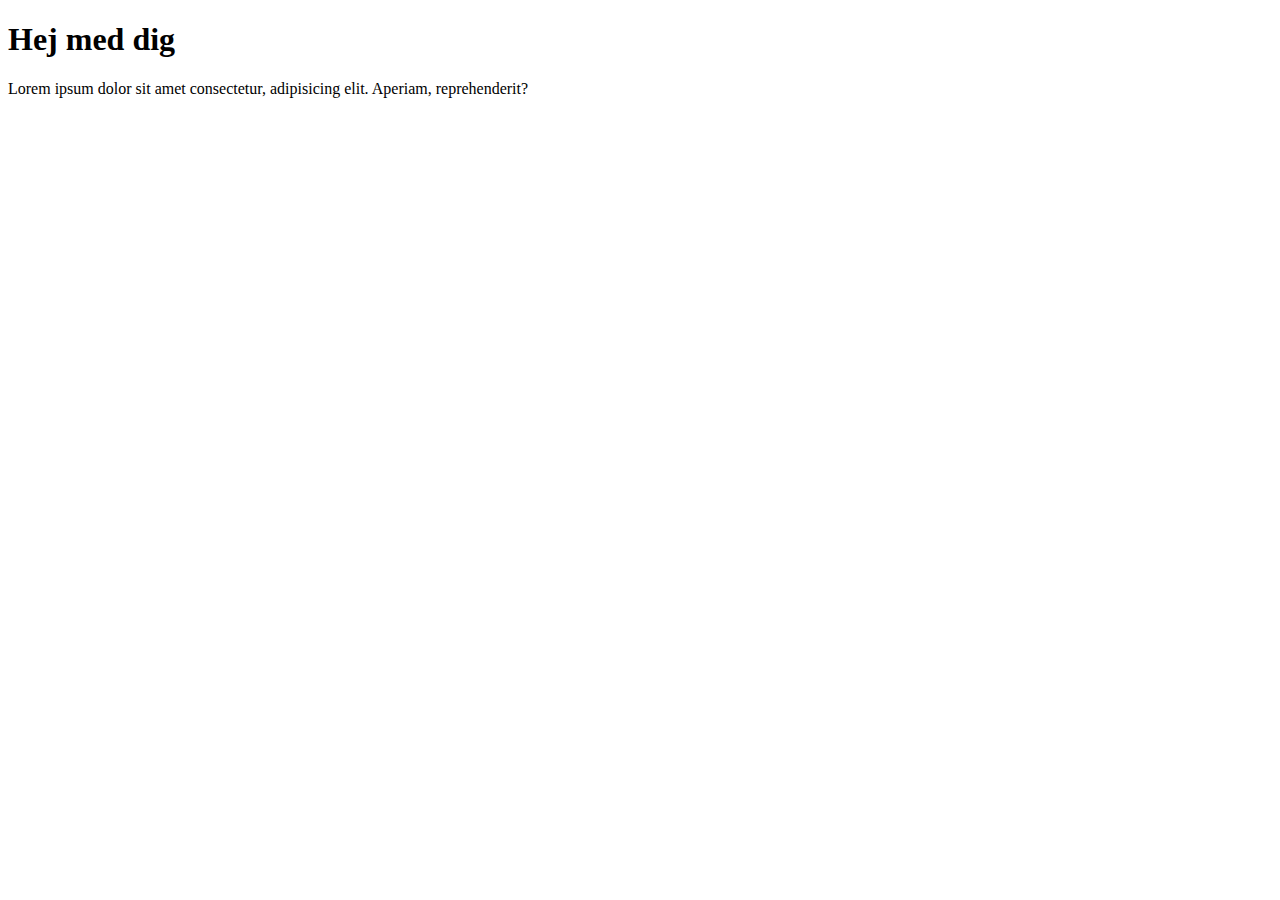
==== index.html @ bd2d3c5d "detaljer" ====
<!DOCTYPE html>
<html lang="en">
  <head>
    <meta charset="UTF-8" />
    <meta http-equiv="X-UA-Compatible" content="IE=edge" />
    <meta name="viewport" content="width=device-width, initial-scale=1.0" />
    <link rel="stylesheet" href="style.css" />

    <title>Teater GROB</title>
  </head>
  <body>
    <header>
      <h1>Hej med dig</h1>
      <p>
        Lorem ipsum dolor sit amet consectetur, adipisicing elit. Aperiam,
        reprehenderit?
      </p>
    </header>
    <main></main>
    <footer></footer>
  </body>
</html>
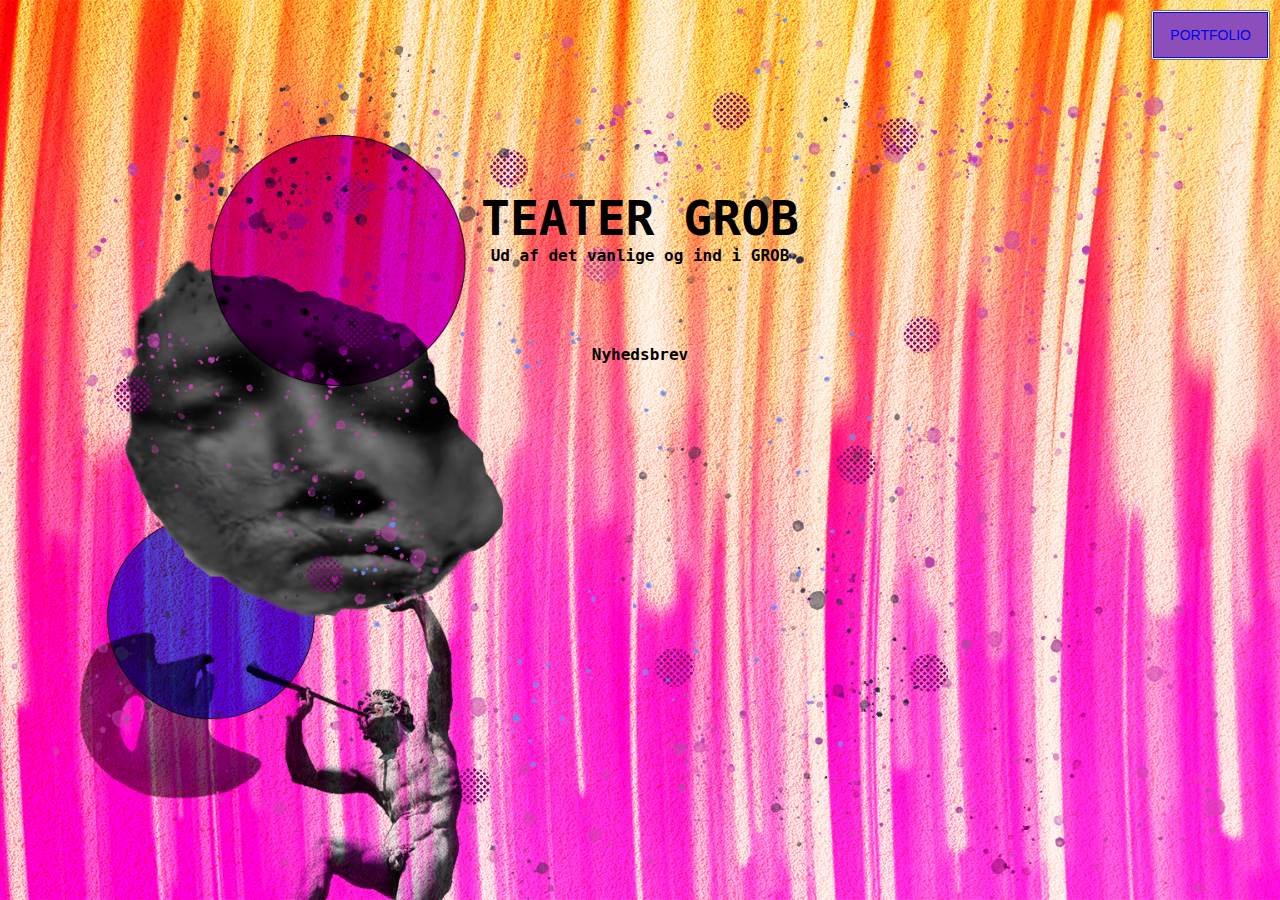
==== commit 34d02004: "big changes" ====
--- a/index.html
+++ b/index.html
@@ -9,14 +9,26 @@
     <title>Teater GROB</title>
   </head>
   <body>
+    <nav>
+      <button><a href="portfolio.html">Portfolio</a></button>
+    </nav>
+
     <header>
-      <h1>Hej med dig</h1>
-      <p>
-        Lorem ipsum dolor sit amet consectetur, adipisicing elit. Aperiam,
-        reprehenderit?
-      </p>
+      <div class="container">
+        <section class="content">
+          <h1>TEATER GROB</h1>
+          <h2>Ud af det vanlige og ind i GROB</h2>
+        </section>
+      </div>
     </header>
-    <main></main>
+
+    <main>
+      <div class="container">
+        <section class="content">
+          <h2>Nyhedsbrev</h2>
+        </section>
+      </div>
+    </main>
     <footer></footer>
   </body>
 </html>
--- a/style.css
+++ b/style.css
@@ -0,0 +1,87 @@
+/********Essential on all websites**********/
+* {
+  margin: 0;
+  padding: 0;
+}
+
+main {
+  width: 80vw;
+  max-width: 1000px;
+  margin: 0 auto;
+}
+html {
+  scroll-behavior: smooth;
+  scroll-padding-top: 50px;
+  overflow: auto;
+}
+img {
+  height: 100%;
+  width: 100%;
+  background-size: cover;
+}
+/*******body styling************/
+body {
+  background-image: url(images/splashbillede.jpg);
+  background-position: center center;
+  background-repeat: no-repeat;
+  background-attachment: fixed;
+  background-size: cover;
+  margin: 0;
+  background-color: #235b8f;
+}
+@media only screen and (max-width: 767px) {
+  body {
+    background-image: url(images/splashbillede.jpg);
+  }
+}
+/***********nav bar styling***************/
+nav {
+  margin: 10px;
+  height: 90px;
+  text-align: right;
+}
+nav a {
+  float: left;
+  font-size: 14px;
+  background-color: rgb(140, 78, 187);
+  border: 1px solid #090dc5;
+  text-align: center;
+  padding: 14px 16px;
+  text-decoration: none;
+  text-transform: uppercase;
+}
+/********Fonts etc.(skabelon - change everything)*******/
+h1 {
+  color: #000000;
+  font-family: "Plateia", monospace;
+  text-align: center;
+  font-size: 3rem;
+}
+h2 {
+  color: #000000;
+  font-family: "Plateia", monospace;
+  font-size: 1rem;
+  text-align: center;
+}
+h3 {
+  color: #020101;
+  font-family: "Plateia", monospace;
+  font-size: 0.75rem;
+}
+p {
+  font-family: "Zen Kurenaido", monospace;
+  color: rgb(0, 0, 0);
+  font-size: 1rem;
+}
+/********container for index*********/
+.container {
+  display: table;
+  padding-top: 80px;
+  width: 100%;
+}
+
+.content {
+  display: table-cell;
+  vertical-align: middle;
+  text-align: center;
+}
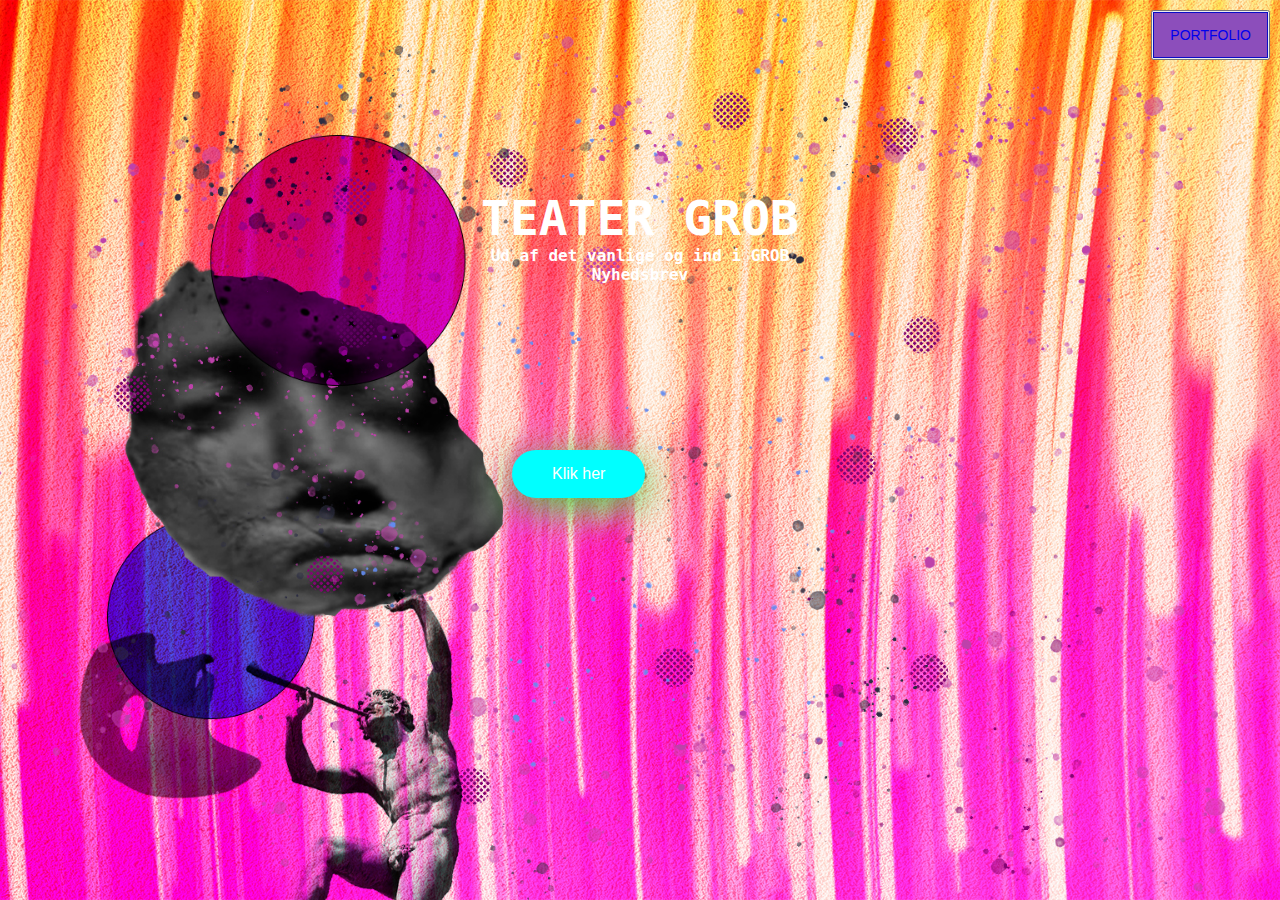
==== commit 73aa045b: "forside" ====
--- a/index.html
+++ b/index.html
@@ -9,26 +9,56 @@
     <title>Teater GROB</title>
   </head>
   <body>
-    <nav>
-      <button><a href="portfolio.html">Portfolio</a></button>
-    </nav>
-
     <header>
+      <nav>
+        <button><a href="portfolio.html">Portfolio</a></button>
+      </nav>
       <div class="container">
         <section class="content">
           <h1>TEATER GROB</h1>
           <h2>Ud af det vanlige og ind i GROB</h2>
+
+          <div class="modal">
+            <a href="#" class="btn">Klik her</a>
+
+            <div class="video-container">
+              <span class="close">&#10006;</span>
+              <iframe
+                width="560"
+                height="315"
+                src="https://www.youtube.com/embed/US8ePkxYI3E"
+                title="YouTube video player"
+                frameborder="0"
+                allow="accelerometer; autoplay; clipboard-write; encrypted-media; gyroscope; picture-in-picture"
+                allowfullscreen
+              ></iframe>
+            </div>
+          </div>
         </section>
       </div>
     </header>
 
     <main>
-      <div class="container">
-        <section class="content">
+      <div class="container2">
+        <section class="content2">
           <h2>Nyhedsbrev</h2>
         </section>
       </div>
     </main>
     <footer></footer>
+
+    <script>
+      /*to be able to open and close video button*/
+      const btn = document.querySelector(".btn");
+      const videoContainer = document.querySelector(".video-container");
+      const close = document.querySelector(".close");
+
+      btn.addEventListener("click", () => {
+        videoContainer.classList.add("show");
+      });
+      close.addEventListener("click", () => {
+        videoContainer.classList.remove("show");
+      });
+    </script>
   </body>
 </html>
--- a/style.css
+++ b/style.css
@@ -2,6 +2,7 @@
 * {
   margin: 0;
   padding: 0;
+  box-sizing: border-box;
 }
 
 main {
@@ -50,21 +51,89 @@
   text-decoration: none;
   text-transform: uppercase;
 }
+/*********Play button and video inside***********/
+.btn {
+  text-decoration: none;
+  padding: 15px 40px;
+
+  background-color: aqua;
+  color: white;
+  border-radius: 40px;
+  font-family: "Plateia", sans-serif;
+  box-shadow: 0 10px 40px #4bcc3f;
+  position: absolute;
+  background-repeat: no-repeat;
+
+  /*this is if we want a play button instead of the text button */
+  /* background-image: url(/images/playbutton.svg); */
+  /* width: 50%;
+  height: 50%; */
+
+  top: 50%; /*er ikke placeret rigtigt i mobile first*/
+  left: 40%;
+}
+@media only screen and (max-width: 767px) {
+  .btn {
+    position: absolute;
+    top: 70%;
+    left: 45%;
+  }
+}
+
+.video-container {
+  position: fixed;
+  top: 0;
+  left: 0;
+  width: 100%;
+  height: 100%;
+  z-index: 99999;
+  background-color: rgb(74, 74, 145);
+  display: flex;
+  justify-content: center;
+  align-items: center;
+  opacity: 0;
+  pointer-events: none;
+  transition: all 0.3s;
+}
+
+.video-container .close {
+  position: absolute;
+  top: 10%;
+  right: 25px;
+  font-size: 25px;
+  cursor: pointer;
+}
+.video-container video {
+  width: 90%;
+  max-width: 800px;
+  transform: scale(0);
+  box-shadow: 0 20px 20px blueviolet;
+  outline: none;
+  transition: all 0.3s;
+}
+.video-container.show {
+  pointer-events: all;
+  opacity: 1;
+}
+.video-container.show video {
+  transform: scale(1);
+}
+
 /********Fonts etc.(skabelon - change everything)*******/
 h1 {
-  color: #000000;
+  color: #ffffff;
   font-family: "Plateia", monospace;
   text-align: center;
   font-size: 3rem;
 }
 h2 {
-  color: #000000;
+  color: #ffffff;
   font-family: "Plateia", monospace;
   font-size: 1rem;
   text-align: center;
 }
 h3 {
-  color: #020101;
+  color: #ffffff;
   font-family: "Plateia", monospace;
   font-size: 0.75rem;
 }
@@ -73,7 +142,7 @@
   color: rgb(0, 0, 0);
   font-size: 1rem;
 }
-/********container for index*********/
+/********container for index(her ligger splashbillede og h tags ovenpå billedet)*********/
 .container {
   display: table;
   padding-top: 80px;
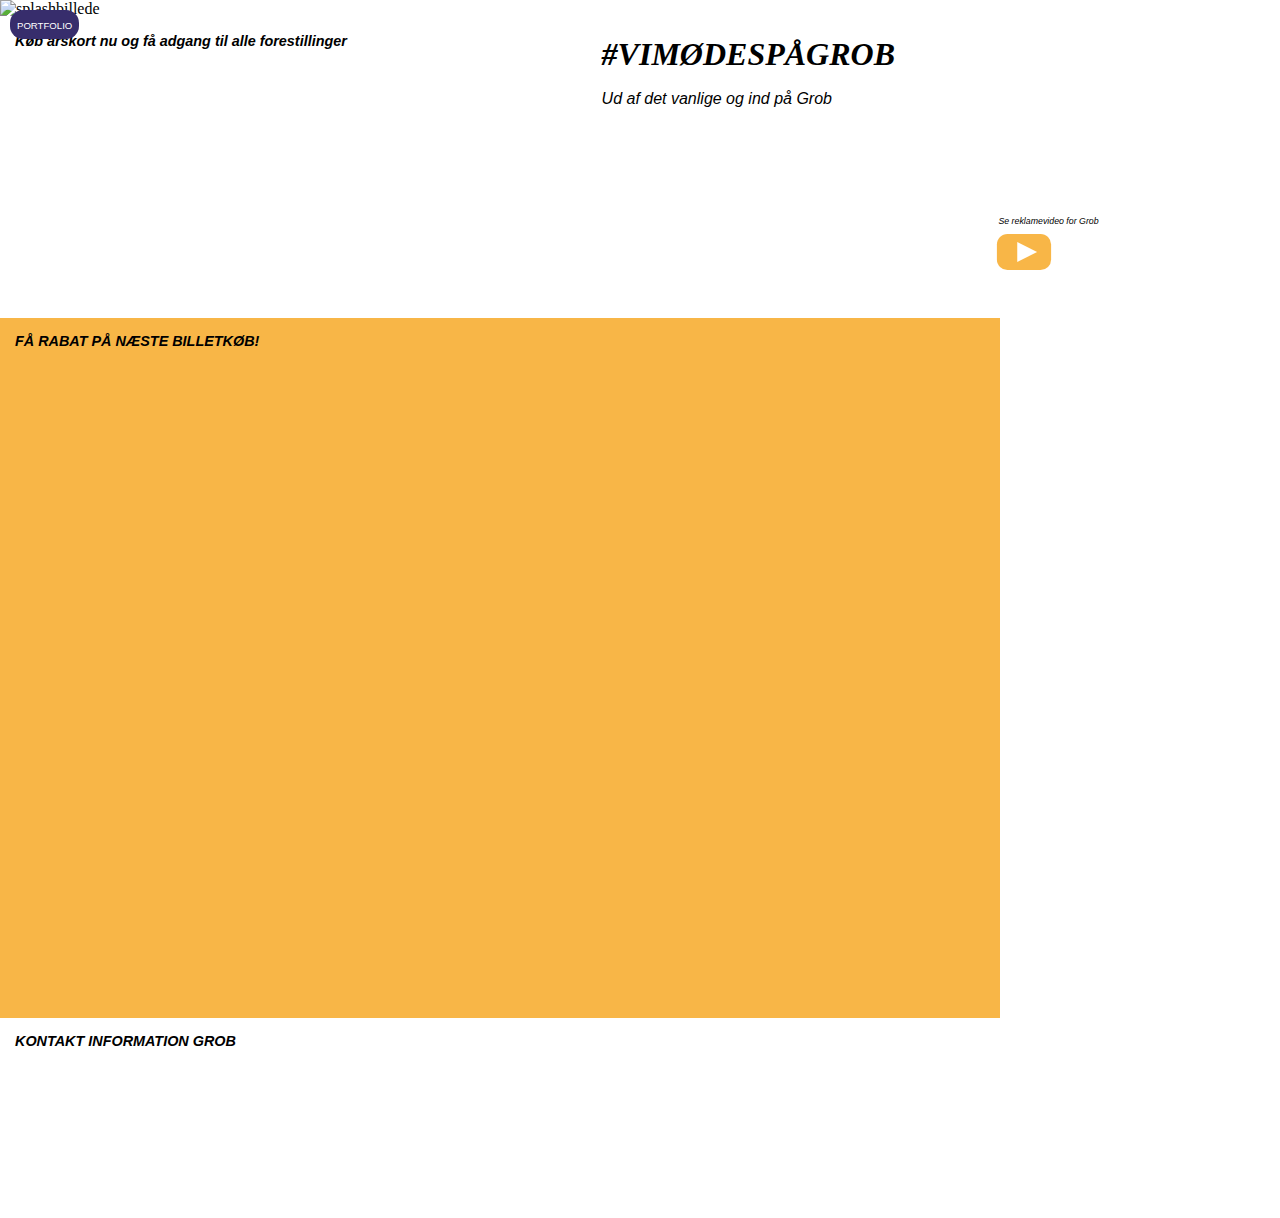
==== commit f69ca26d: "changes" ====
--- a/index.html
+++ b/index.html
@@ -5,45 +5,93 @@
     <meta http-equiv="X-UA-Compatible" content="IE=edge" />
     <meta name="viewport" content="width=device-width, initial-scale=1.0" />
     <link rel="stylesheet" href="style.css" />
-
     <title>Teater GROB</title>
+    <link rel="stylesheet" href="https://use.typekit.net/mon3lrd.css">
   </head>
   <body>
-    <header>
-      <nav>
-        <button><a href="portfolio.html">Portfolio</a></button>
+  
+    <main>
+      <section class="content">
+        <div class="container">
+           <button><a href="portfolio.html">Portfolio</a></button>
       </nav>
-      <div class="container">
-        <section class="content">
-          <h1>TEATER GROB</h1>
-          <h2>Ud af det vanlige og ind i GROB</h2>
+          <img
+            class="imgage"
+            src="/Grob/images/splashbillede.png"
+            alt="splashbillede"
+          />
+          <h1>#VIMØDESPÅGROB</h1>
+          <h2>Ud af det vanlige og ind på Grob</h2>
+          <h6>Se reklamevideo for Grob</h6>
 
           <div class="modal">
-            <a href="#" class="btn">Klik her</a>
+            <a class="btn" href="#">
+              <svg
+                class="btn-icon"
+                xmlns="http://www.w3.org/2000/svg"
+                width="128"
+                height="85"
+                viewBox="0 0 128 85"
+              >
+                <g
+                  id="Group_5"
+                  data-name="Group 5"
+                  transform="translate(-1654 -730)"
+                >
+                  <rect
+                    id="Rectangle_12"
+                    data-name="Rectangle 12"
+                    width="128"
+                    height="85"
+                    rx="25"
+                    transform="translate(1654 730)"
+                    fill="#f8b647"
+                  />
+                  <path
+                    id="Polygon_3"
+                    data-name="Polygon 3"
+                    d="M23.5,0,47,47H0Z"
+                    transform="translate(1749 749) rotate(90)"
+                    fill="#fff"
+                  />
+                </g>
+              </svg>
+            </a>
+          </div>
+        </div>
 
-            <div class="video-container">
-              <span class="close">&#10006;</span>
-              <iframe
-                width="560"
-                height="315"
-                src="https://www.youtube.com/embed/US8ePkxYI3E"
-                title="YouTube video player"
-                frameborder="0"
-                allow="accelerometer; autoplay; clipboard-write; encrypted-media; gyroscope; picture-in-picture"
-                allowfullscreen
-              ></iframe>
-            </div>
-          </div>
-        </section>
-      </div>
-    </header>
+        <div class="video-container">
+          <span class="close">&#10006;</span>
+          <iframe
+            width="560"
+            height="315"
+            src="https://www.youtube.com/embed/US8ePkxYI3E"
+            title="YouTube video player"
+            frameborder="0"
+            allow="accelerometer; autoplay; clipboard-write; encrypted-media; gyroscope; picture-in-picture"
+            allowfullscreen
+          ></iframe>
+        </div>
+      </section>
 
-    <main>
-      <div class="container2">
-        <section class="content2">
-          <h2>Nyhedsbrev</h2>
-        </section>
-      </div>
+      <section class="content2">
+        <div class="container2">
+          <h3>Køb årskort nu og få adgang til alle forestillinger</h3>
+        </div>
+      </section>
+
+      <section class="content3">
+        <div class="container3">
+          <h3>FÅ RABAT PÅ NÆSTE BILLETKØB!</h3>
+        </div>
+      </section>
+
+       <section class="content4">
+        <div class="container4">
+          <h3>KONTAKT INFORMATION GROB</h3>
+        </div>
+      </section>
+
     </main>
     <footer></footer>
 
@@ -60,5 +108,9 @@
         videoContainer.classList.remove("show");
       });
     </script>
+    <script
+      src="https://kit.fontawesome.com/dc3090b3ac.js"
+      crossorigin="anonymous"
+    ></script>
   </body>
 </html>
--- a/style.css
+++ b/style.css
@@ -1,83 +1,12 @@
-/********Essential on all websites**********/
 * {
   margin: 0;
   padding: 0;
   box-sizing: border-box;
 }
 
-main {
-  width: 80vw;
-  max-width: 1000px;
-  margin: 0 auto;
-}
-html {
-  scroll-behavior: smooth;
-  scroll-padding-top: 50px;
-  overflow: auto;
-}
 img {
-  height: 100%;
-  width: 100%;
-  background-size: cover;
-}
-/*******body styling************/
-body {
-  background-image: url(images/splashbillede.jpg);
-  background-position: center center;
-  background-repeat: no-repeat;
-  background-attachment: fixed;
-  background-size: cover;
-  margin: 0;
-  background-color: #235b8f;
-}
-@media only screen and (max-width: 767px) {
-  body {
-    background-image: url(images/splashbillede.jpg);
-  }
-}
-/***********nav bar styling***************/
-nav {
-  margin: 10px;
-  height: 90px;
-  text-align: right;
-}
-nav a {
-  float: left;
-  font-size: 14px;
-  background-color: rgb(140, 78, 187);
-  border: 1px solid #090dc5;
-  text-align: center;
-  padding: 14px 16px;
-  text-decoration: none;
-  text-transform: uppercase;
-}
-/*********Play button and video inside***********/
-.btn {
-  text-decoration: none;
-  padding: 15px 40px;
-
-  background-color: aqua;
-  color: white;
-  border-radius: 40px;
-  font-family: "Plateia", sans-serif;
-  box-shadow: 0 10px 40px #4bcc3f;
-  position: absolute;
-  background-repeat: no-repeat;
-
-  /*this is if we want a play button instead of the text button */
-  /* background-image: url(/images/playbutton.svg); */
-  /* width: 50%;
-  height: 50%; */
-
-  top: 50%; /*er ikke placeret rigtigt i mobile first*/
-  left: 40%;
-}
-@media only screen and (max-width: 767px) {
-  .btn {
-    position: absolute;
-    top: 70%;
-    left: 45%;
-  }
+  max-width: 100%;
+  max-height: 100%;
 }
 
 .video-container {
@@ -87,7 +16,7 @@
   width: 100%;
   height: 100%;
   z-index: 99999;
-  background-color: rgb(74, 74, 145);
+  background-color: rgba(0, 0, 0, 0.89);
   display: flex;
   justify-content: center;
   align-items: center;
@@ -100,14 +29,12 @@
   position: absolute;
   top: 10%;
   right: 25px;
+  color: white;
   font-size: 25px;
   cursor: pointer;
 }
 .video-container video {
-  width: 90%;
-  max-width: 800px;
-  transform: scale(0);
-  box-shadow: 0 20px 20px blueviolet;
+  width: 100%;
   outline: none;
   transition: all 0.3s;
 }
@@ -119,38 +46,93 @@
   transform: scale(1);
 }
 
-/********Fonts etc.(skabelon - change everything)*******/
-h1 {
-  color: #ffffff;
-  font-family: "Plateia", monospace;
-  text-align: center;
-  font-size: 3rem;
-}
-h2 {
-  color: #ffffff;
-  font-family: "Plateia", monospace;
-  font-size: 1rem;
-  text-align: center;
-}
-h3 {
-  color: #ffffff;
-  font-family: "Plateia", monospace;
-  font-size: 0.75rem;
-}
-p {
-  font-family: "Zen Kurenaido", monospace;
-  color: rgb(0, 0, 0);
-  font-size: 1rem;
-}
-/********container for index(her ligger splashbillede og h tags ovenpå billedet)*********/
-.container {
-  display: table;
-  padding-top: 80px;
-  width: 100%;
+.image {
+  max-width: 100%;
+  aspect-ratio: 16/11;
+  object-fit: cover;
 }
 
-.content {
-  display: table-cell;
-  vertical-align: middle;
+.btn-icon {
+  height: 4%;
+  position: absolute;
+  top: 26%;
+  left: 75%;
+}
+
+button a {
+  font-size: 0.6rem;
   text-align: center;
+  color: rgb(255, 255, 255);
+  text-decoration: none;
+  text-transform: uppercase;
 }
+
+button {
+  float: left;
+  background-color: #372d6c;
+  border: none;
+  padding: 7px;
+  margin: 10px 10px;
+  border-radius: 13px;
+  position: absolute;
+}
+
+h1 {
+  position: absolute;
+  top: 4%;
+  left: 47%;
+  font-size: 2rem;
+  font-family: lft-etica-compressed;
+  font-weight: 700;
+  font-style: italic;
+}
+
+h2 {
+  position: absolute;
+  top: 10%;
+  left: 47%;
+  font-size: 1rem;
+  font-family: lft-etica-compressed, sans-serif;
+  font-weight: 400;
+  font-style: italic;
+}
+
+h3 {
+  padding: 15px;
+  font-size: 0.9rem;
+  font-family: lft-etica, sans-serif;
+  font-weight: 700;
+  font-style: italic;
+}
+
+h6 {
+  position: absolute;
+  top: 24%;
+  left: 78%;
+  font-size: 0.55rem;
+  font-family: lft-etica, sans-serif;
+  font-weight: 400;
+  font-style: italic;
+}
+
+.content2 {
+  max-width: 1000px;
+  height: 300px;
+  display: grid;
+  gap: 10px;
+  grid-template-columns: repeat(auto-fit, minmax(300px, 1fr));
+}
+.content3 {
+  max-width: 1000px;
+  height: 700px;
+  display: grid;
+  gap: 10px;
+  grid-template-columns: repeat(auto-fit, minmax(300px, 1fr));
+
+  background-color: #f8b647;
+}
+.content4 {
+  max-width: 1000px;
+  height: 200px;
+  gap: 10px;
+}
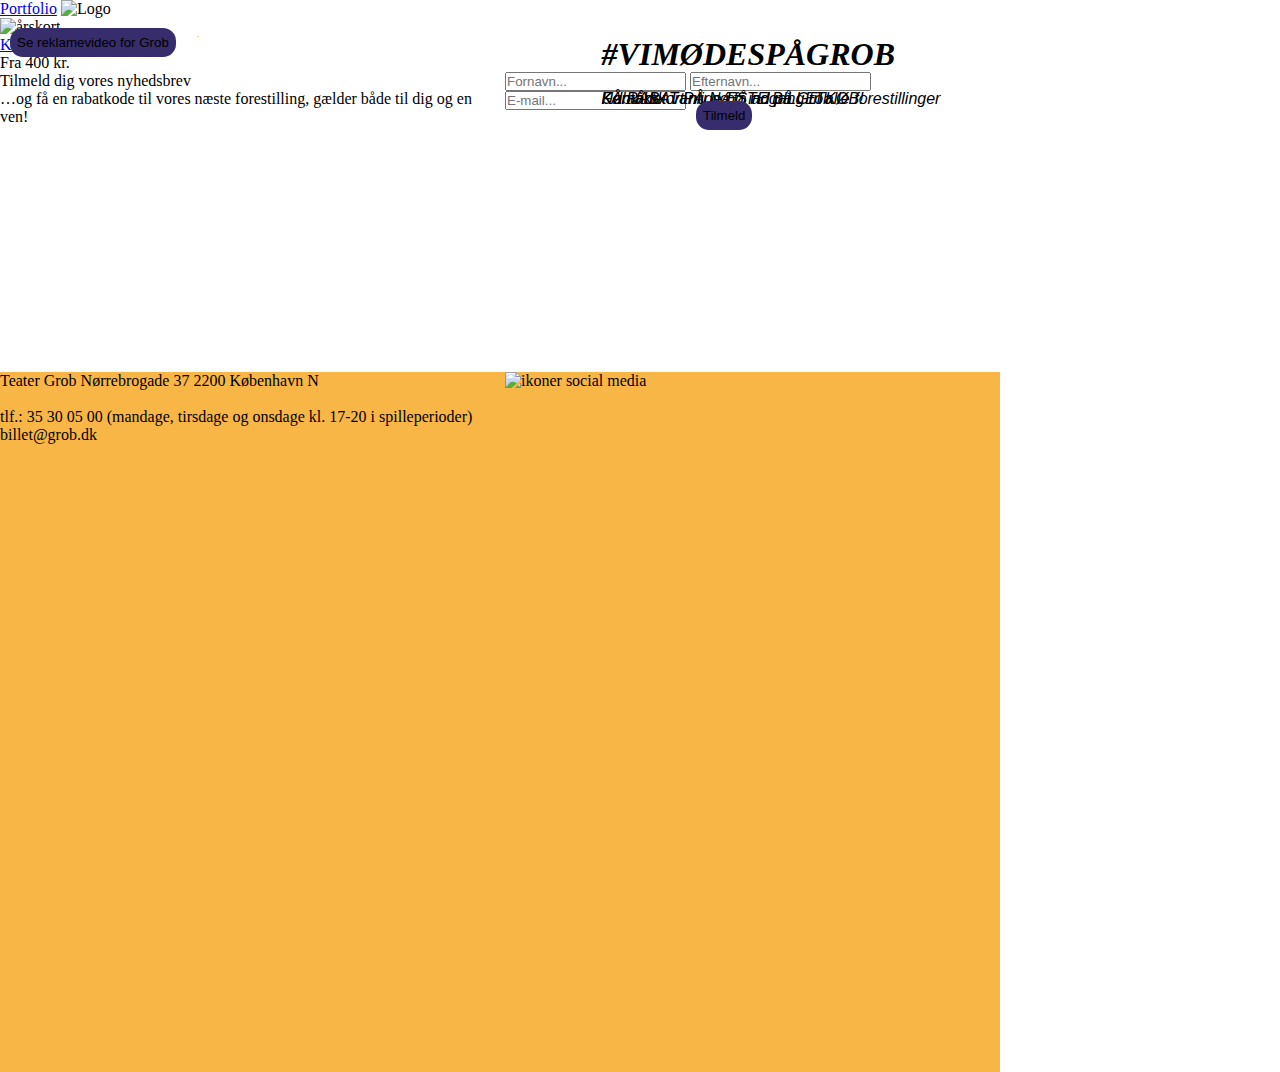
==== commit ef9d8803: "færdig?" ====
--- a/index.html
+++ b/index.html
@@ -1,31 +1,26 @@
 <!DOCTYPE html>
-<html lang="en">
+<html lang="da">
   <head>
     <meta charset="UTF-8" />
     <meta http-equiv="X-UA-Compatible" content="IE=edge" />
     <meta name="viewport" content="width=device-width, initial-scale=1.0" />
     <link rel="stylesheet" href="style.css" />
     <title>Teater GROB</title>
-    <link rel="stylesheet" href="https://use.typekit.net/mon3lrd.css">
+    <link rel="stylesheet" href="https://use.typekit.net/mon3lrd.css" />
   </head>
   <body>
-  
     <main>
-      <section class="content">
+      <section class="section splash-section">
+        <div class="splash-header">
+          <a class="btn-purple" href="portfolio.html">Portfolio</a>
+          <img src="/images/LOGO.jpg" alt="Logo" />
+        </div>
         <div class="container">
-           <button><a href="portfolio.html">Portfolio</a></button>
-      </nav>
-          <img
-            class="imgage"
-            src="/Grob/images/splashbillede.png"
-            alt="splashbillede"
-          />
-          <h1>#VIMØDESPÅGROB</h1>
-          <h2>Ud af det vanlige og ind på Grob</h2>
-          <h6>Se reklamevideo for Grob</h6>
+          <div class="splash-layout">
+            <h1>#VIMØDESPÅGROB</h1>
+            <h2>Ud af det vanlige og ind på Grob</h2>
 
-          <div class="modal">
-            <a class="btn" href="#">
+            <button class="btn-video" type="button">
               <svg
                 class="btn-icon"
                 xmlns="http://www.w3.org/2000/svg"
@@ -56,7 +51,8 @@
                   />
                 </g>
               </svg>
-            </a>
+              <span class="btn-video-txt">Se reklamevideo for Grob</span>
+            </button>
           </div>
         </div>
 
@@ -74,30 +70,77 @@
         </div>
       </section>
 
-      <section class="content2">
-        <div class="container2">
-          <h3>Køb årskort nu og få adgang til alle forestillinger</h3>
+      <section class="section">
+        <div class="container">
+          <h2>Køb årskort nu og få adgang til alle forestillinger</h2>
+
+          <div class="content">
+            <img src="/images/kort.png" alt="årskort" />
+
+            <div class="btn-kort">
+              <a href="#" class="btn-pink">Køb årskort her</a>
+              <p>Fra 400 kr.</p>
+            </div>
+          </div>
         </div>
       </section>
 
-      <section class="content3">
-        <div class="container3">
-          <h3>FÅ RABAT PÅ NÆSTE BILLETKØB!</h3>
+      <section class="section section-orange">
+        <div class="container">
+          <h2>FÅ RABAT PÅ NÆSTE BILLETKØB!</h2>
+
+          <div class="content2">
+            <p>
+              <span class="txt-fat">Tilmeld dig vores nyhedsbrev</span> <br />
+              …og få en <span class="txt-pink">rabatkode</span> til vores næste
+              forestilling, gælder både til dig og en ven!
+            </p>
+
+            <form class="form" action="">
+              <input
+                type="text"
+                name="first_name"
+                id="first-name"
+                placeholder="Fornavn..."
+              />
+              <input
+                type="text"
+                name="last_name"
+                id="last-name"
+                placeholder="Efternavn..."
+              />
+              <input
+                type="email"
+                name="email"
+                id="email"
+                placeholder="E-mail..."
+              />
+              <button type="submit">Tilmeld</button>
+            </form>
+          </div>
         </div>
       </section>
-
-       <section class="content4">
-        <div class="container4">
-          <h3>KONTAKT INFORMATION GROB</h3>
+    </main>
+    <footer class="section">
+      <div class="container">
+        <h2>Kontakt</h2>
+        <div class="content3">
+          <p>
+            Teater Grob Nørrebrogade 37 2200 København N <br />
+            <br />
+            tlf.: 35 30 05 00 (mandage, tirsdage og onsdage kl. 17-20 i
+            spilleperioder)
+            <br />
+            <span>billet@grob.dk </span>
+          </p>
+          <img src="/images/icons+img.png" alt="ikoner social media" />
         </div>
-      </section>
-
-    </main>
-    <footer></footer>
+      </div>
+    </footer>
 
     <script>
       /*to be able to open and close video button*/
-      const btn = document.querySelector(".btn");
+      const btn = document.querySelector(".btn-video");
       const videoContainer = document.querySelector(".video-container");
       const close = document.querySelector(".close");
 
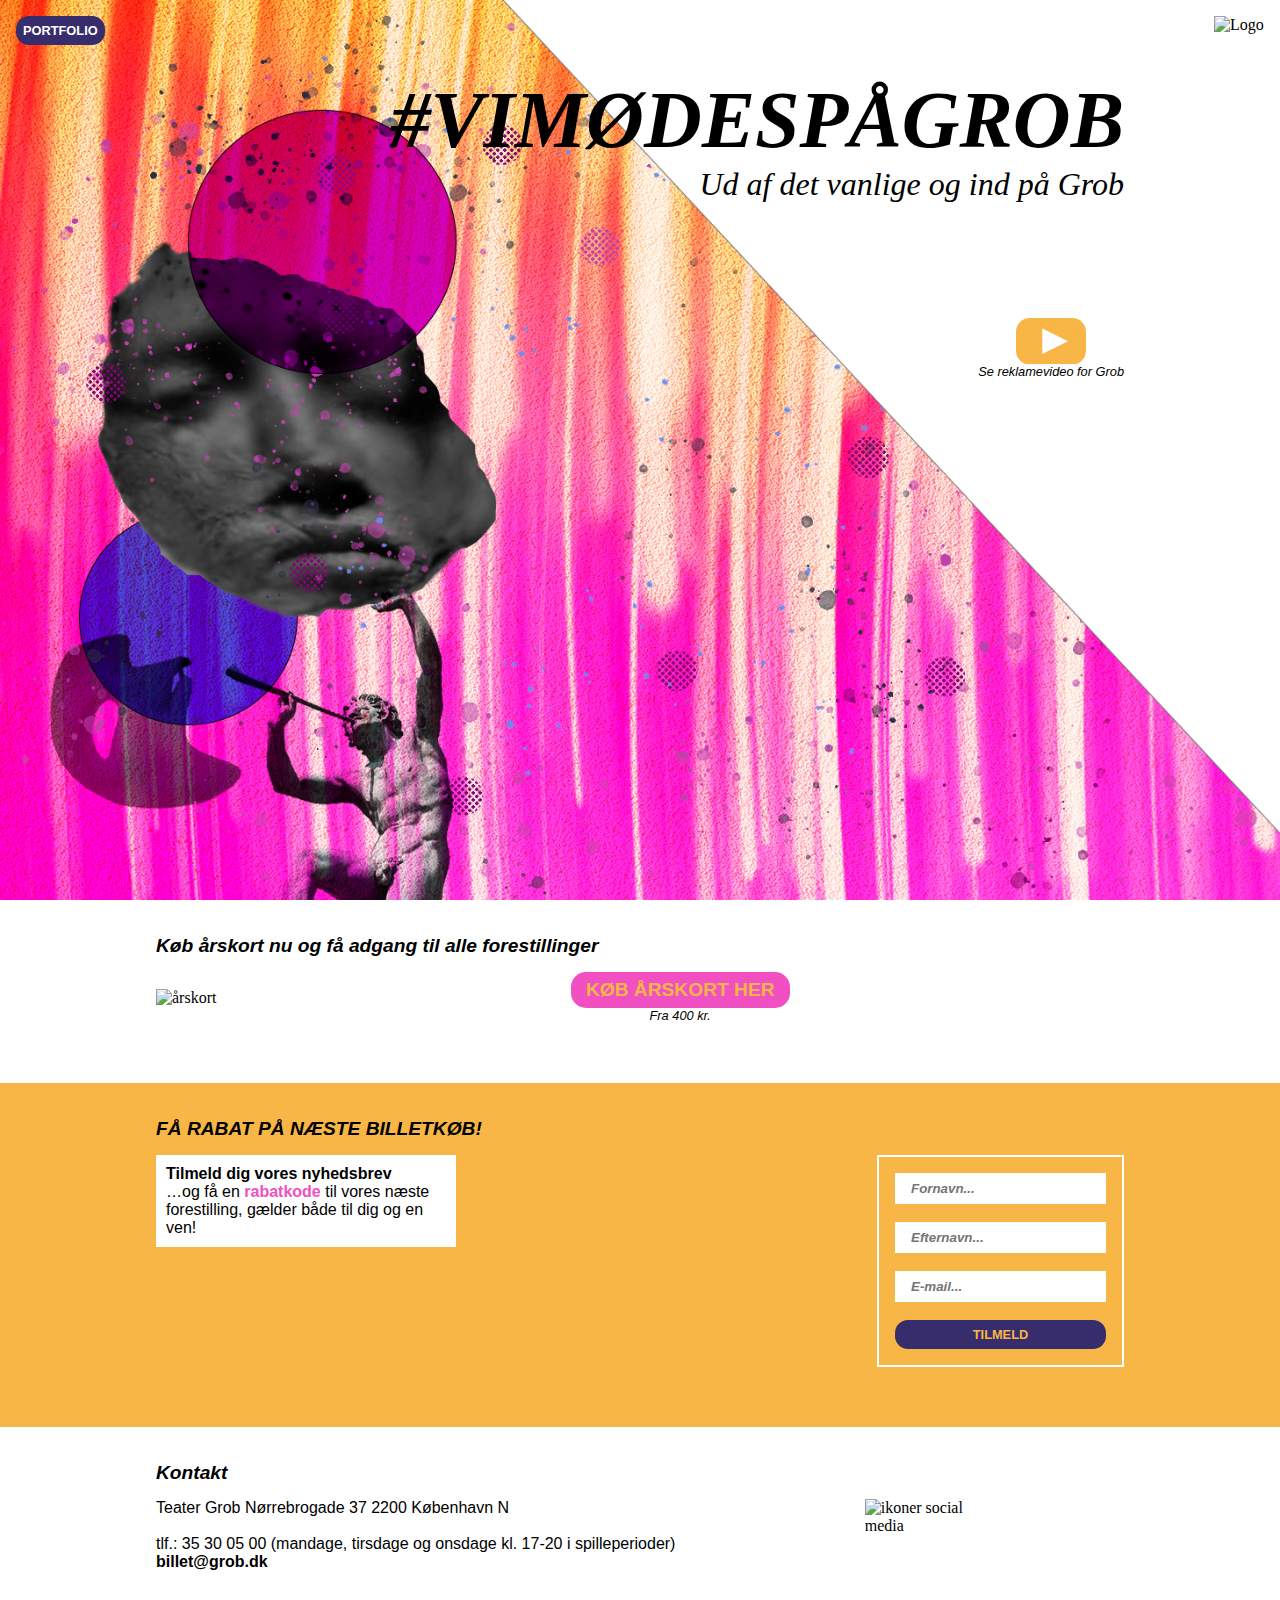
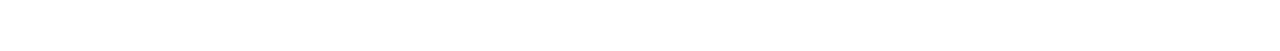
==== commit 52c9748e: "video upload" ====
--- a/index.html
+++ b/index.html
@@ -1,5 +1,5 @@
 <!DOCTYPE html>
-<html lang="da">
+<html lang="en">
   <head>
     <meta charset="UTF-8" />
     <meta http-equiv="X-UA-Compatible" content="IE=edge" />
@@ -13,7 +13,7 @@
       <section class="section splash-section">
         <div class="splash-header">
           <a class="btn-purple" href="portfolio.html">Portfolio</a>
-          <img src="/images/LOGO.jpg" alt="Logo" />
+          <img src="images/LOGO.jpg" alt="Logo" />
         </div>
         <div class="container">
           <div class="splash-layout">
@@ -61,7 +61,7 @@
           <iframe
             width="560"
             height="315"
-            src="https://www.youtube.com/embed/US8ePkxYI3E"
+            src="https://www.youtube.com/embed/uukS8bGm9pw"
             title="YouTube video player"
             frameborder="0"
             allow="accelerometer; autoplay; clipboard-write; encrypted-media; gyroscope; picture-in-picture"
@@ -75,7 +75,7 @@
           <h2>Køb årskort nu og få adgang til alle forestillinger</h2>
 
           <div class="content">
-            <img src="/images/kort.png" alt="årskort" />
+            <img src="images/kort.png" alt="årskort" />
 
             <div class="btn-kort">
               <a href="#" class="btn-pink">Køb årskort her</a>
@@ -133,7 +133,7 @@
             <br />
             <span>billet@grob.dk </span>
           </p>
-          <img src="/images/icons+img.png" alt="ikoner social media" />
+          <img src="images/icons+img.png" alt="ikoner social media" />
         </div>
       </div>
     </footer>
--- a/style.css
+++ b/style.css
@@ -6,7 +6,16 @@
 
 img {
   max-width: 100%;
-  max-height: 100%;
+  display: block;
+  height: auto;
+}
+
+.container {
+  max-width: 800px;
+  padding-left: 16px;
+  padding-right: 16px;
+  margin-left: auto;
+  margin-right: auto;
 }
 
 .video-container {
@@ -46,93 +55,286 @@
   transform: scale(1);
 }
 
-.image {
-  max-width: 100%;
-  aspect-ratio: 16/11;
-  object-fit: cover;
-}
-
-.btn-icon {
-  height: 4%;
-  position: absolute;
-  top: 26%;
-  left: 75%;
-}
-
-button a {
-  font-size: 0.6rem;
+.btn-purple {
+  background-color: #372d6c;
+  border: none;
+  padding: 7px;
+  border-radius: 13px;
+  font-size: 0.8rem;
   text-align: center;
   color: rgb(255, 255, 255);
   text-decoration: none;
   text-transform: uppercase;
-}
-
-button {
-  float: left;
+  font-family: lft-etica, sans-serif;
+  font-weight: 700;
+  font-style: normal;
+}
+
+h1 {
+  font-size: 2.5rem;
+  font-family: lft-etica-compressed;
+  font-weight: 700;
+  font-style: italic;
+  margin-top: 30px;
+}
+
+h2 {
+  font-size: 0.9rem;
+  font-family: lft-etica, sans-serif;
+  font-weight: 700;
+  font-style: italic;
+  margin-bottom: 15px;
+}
+
+p {
+  font-size: 0.9rem;
+  font-family: lft-etica, sans-serif;
+  font-weight: 400;
+  font-style: normal;
+}
+
+.content2 p {
+  background-color: white;
+  max-width: 300px;
+  padding: 10px;
+}
+
+.splash-section h2 {
+  font-size: 1.3rem;
+  font-family: lft-etica-compressed;
+  font-weight: 400;
+  font-style: italic;
+}
+
+.btn-video-txt,
+.btn-kort p {
+  font-size: 0.7rem;
+  font-family: lft-etica, sans-serif;
+  font-weight: 400;
+  font-style: italic;
+}
+
+.btn-kort {
+  display: flex;
+  flex-direction: column;
+  align-items: center;
+}
+
+.section-orange {
+  background-color: #f8b647;
+}
+
+.section {
+  padding-top: 35px;
+  padding-bottom: 60px;
+}
+
+.btn-video {
+  border-style: none;
+  background-color: transparent;
+  display: flex;
+  flex-direction: column;
+  cursor: pointer;
+  align-items: center;
+  margin-top: 100px;
+}
+
+.btn-video svg {
+  width: 60px;
+  height: auto;
+}
+
+.splash-layout {
+  display: flex;
+  flex-direction: column;
+  align-items: flex-end;
+}
+
+.splash-section {
+  background-image: url("images/splashbillede.png");
+  background-size: cover;
+  background-position: 35% 0%;
+  height: 80vh;
+  padding-top: 16px;
+}
+
+.splash-header img {
+  width: 50px;
+}
+
+.splash-header {
+  display: flex;
+  justify-content: space-between;
+  align-items: flex-start;
+  padding-left: 16px;
+  padding-right: 16px;
+}
+
+.content {
+  display: grid;
+  gap: 20px;
+  justify-items: start;
+}
+
+.content img {
+  width: 100%;
+  max-width: 700px;
+}
+
+.btn-pink {
+  background-color: #f050c1;
+  border: none;
+  padding: 7px;
+  border-radius: 13px;
+  font-size: 0.8rem;
+  text-align: center;
+  color: #f8b647;
+  text-decoration: none;
+  text-transform: uppercase;
+  font-family: lft-etica, sans-serif;
+  font-weight: 700;
+  font-style: normal;
+}
+
+.txt-fat {
+  font-weight: 700;
+}
+
+.txt-pink {
+  color: #f050c1;
+  font-weight: 700;
+}
+
+.content2 {
+  display: grid;
+  gap: 20px;
+  align-items: flex-start;
+  justify-content: space-between;
+}
+
+.content2 button {
   background-color: #372d6c;
   border: none;
   padding: 7px;
-  margin: 10px 10px;
   border-radius: 13px;
-  position: absolute;
-}
-
-h1 {
-  position: absolute;
-  top: 4%;
-  left: 47%;
-  font-size: 2rem;
-  font-family: lft-etica-compressed;
-  font-weight: 700;
-  font-style: italic;
-}
-
-h2 {
-  position: absolute;
-  top: 10%;
-  left: 47%;
-  font-size: 1rem;
-  font-family: lft-etica-compressed, sans-serif;
-  font-weight: 400;
-  font-style: italic;
-}
-
-h3 {
-  padding: 15px;
-  font-size: 0.9rem;
-  font-family: lft-etica, sans-serif;
-  font-weight: 700;
-  font-style: italic;
-}
-
-h6 {
-  position: absolute;
-  top: 24%;
-  left: 78%;
-  font-size: 0.55rem;
-  font-family: lft-etica, sans-serif;
-  font-weight: 400;
-  font-style: italic;
-}
-
-.content2 {
-  max-width: 1000px;
-  height: 300px;
+  font-size: 0.8rem;
+  text-align: center;
+  color: #f8b647;
+  text-decoration: none;
+  text-transform: uppercase;
+  font-family: lft-etica, sans-serif;
+  font-weight: 700;
+  font-style: normal;
+}
+.form {
   display: grid;
-  gap: 10px;
-  grid-template-columns: repeat(auto-fit, minmax(300px, 1fr));
-}
+  gap: 18px;
+  padding: 16px;
+  border: 2px solid #ffffff;
+  max-width: 300px;
+}
+
+.form input {
+  width: 100%;
+  color: #000000;
+  font-style: italic;
+  padding: 8px 16px;
+  background-color: #ffffff;
+  font-weight: bold;
+  border: none;
+}
+
 .content3 {
-  max-width: 1000px;
-  height: 700px;
   display: grid;
-  gap: 10px;
-  grid-template-columns: repeat(auto-fit, minmax(300px, 1fr));
-
-  background-color: #f8b647;
-}
-.content4 {
-  max-width: 1000px;
-  height: 200px;
-  gap: 10px;
-}
+  grid-template-columns: auto auto;
+  gap: 30px;
+}
+
+.content3 p {
+  margin-bottom: 20px;
+}
+
+.content3 img {
+  max-width: 100px;
+}
+
+.content3 span {
+  font-weight: 700;
+}
+
+@media (min-width: 600px) {
+  .content2 {
+    display: grid;
+    grid-template-columns: auto auto;
+    gap: 30px;
+  }
+  p {
+    font-size: 1rem;
+  }
+  h2 {
+    font-size: 1.2rem;
+  }
+  .content {
+    display: grid;
+    grid-template-columns: auto auto;
+    align-items: center;
+  }
+
+  .splash-section {
+    background-image: url("images/splashbillede.png");
+    background-size: cover;
+    background-position: bottom;
+    height: 100vh;
+    padding-top: 16px;
+  }
+
+  h1 {
+    font-size: 4rem;
+    margin-top: 30px;
+  }
+  .splash-section h2 {
+    font-size: 1.8rem;
+  }
+
+  .btn-video-txt,
+  .btn-kort p {
+    font-size: 0.8rem;
+    font-family: lft-etica, sans-serif;
+    font-weight: 400;
+    font-style: italic;
+  }
+
+  .btn-pink {
+    padding-left: 15px;
+    padding-right: 15px;
+    font-size: 1.2rem;
+    border-radius: 15px;
+  }
+}
+
+@media (min-width: 900px) {
+  .container {
+    max-width: 1000px;
+  }
+
+  .splash-section {
+    background-image: url("images/splashbillede.png");
+    background-size: cover;
+    background-position: bottom;
+    height: 100vh;
+    padding-top: 16px;
+  }
+
+  h1 {
+    font-size: 5rem;
+    margin-top: 30px;
+  }
+  .splash-section h2 {
+    font-size: 2rem;
+  }
+
+  .btn-video svg {
+    width: 70px;
+    height: auto;
+  }
+}
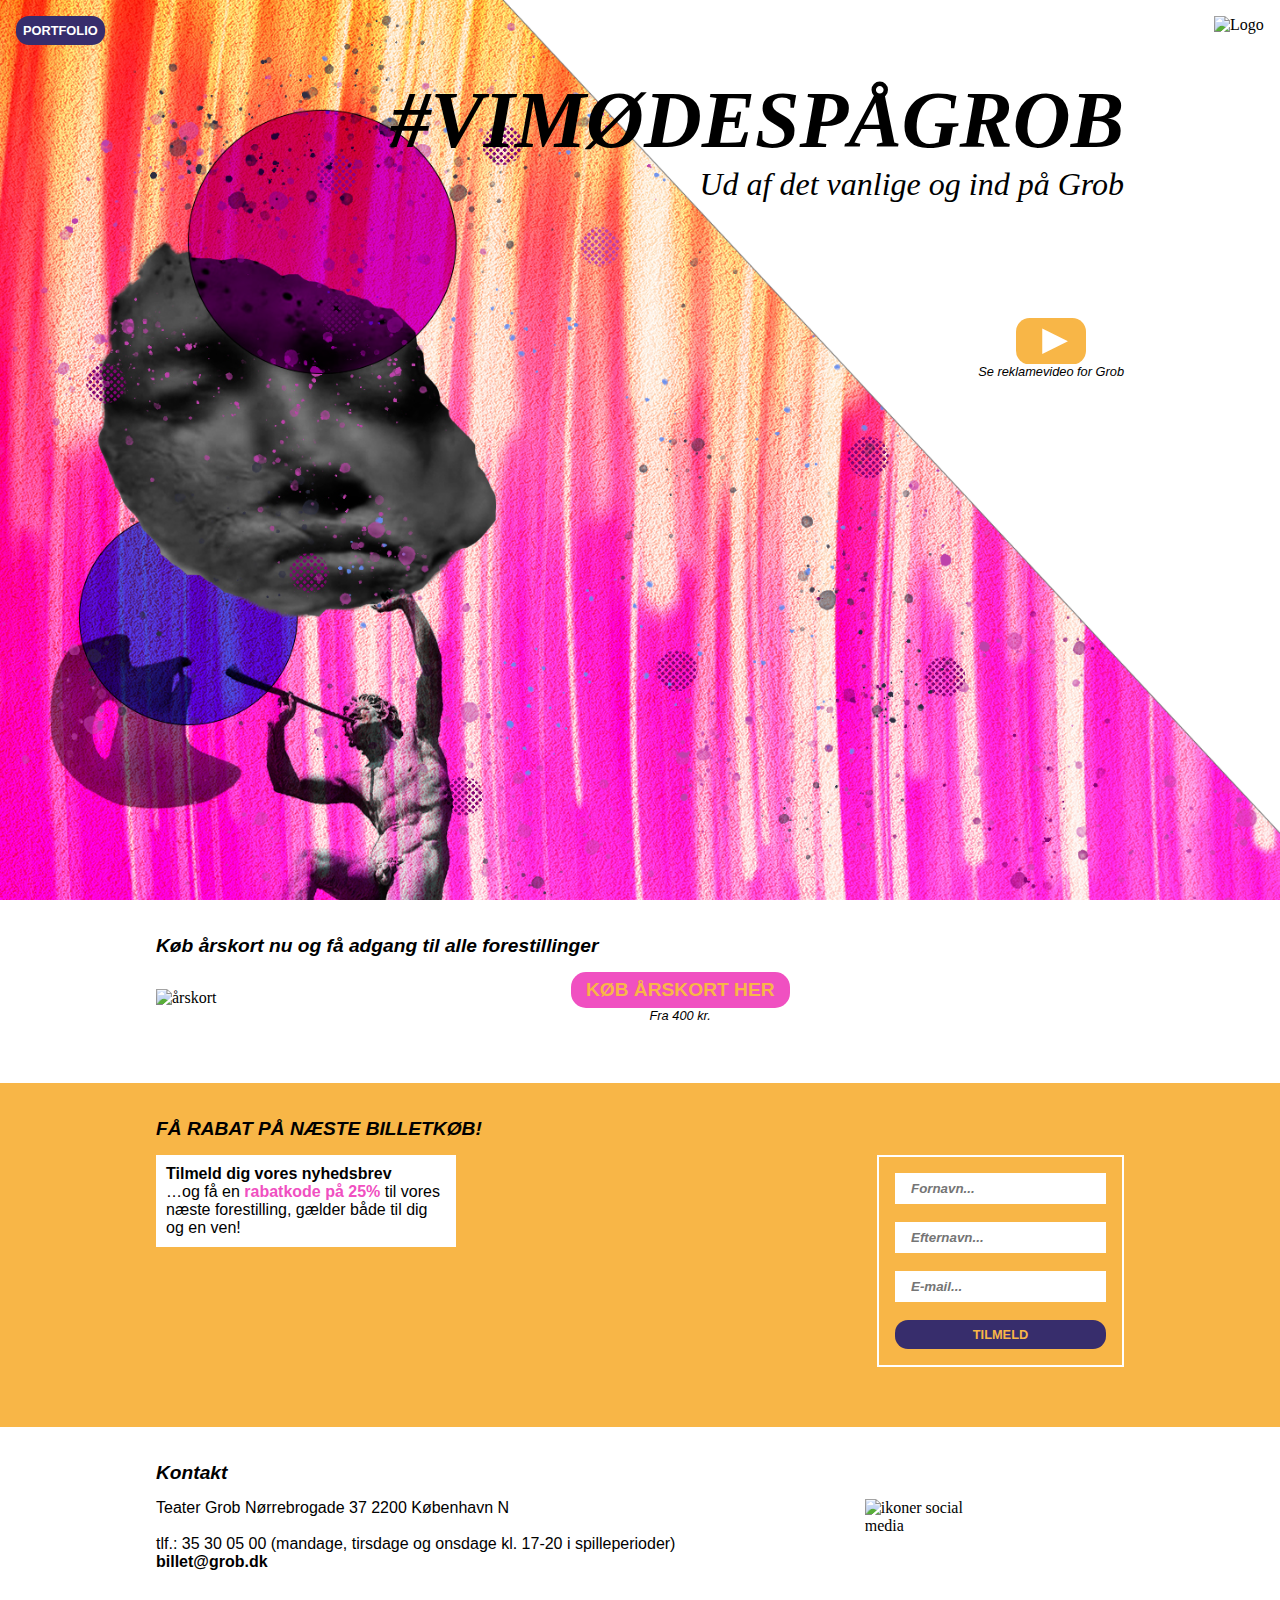
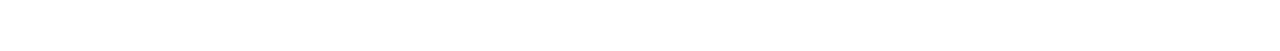
==== commit 6a077362: "ny tekst" ====
--- a/index.html
+++ b/index.html
@@ -61,7 +61,7 @@
           <iframe
             width="560"
             height="315"
-            src="https://www.youtube.com/embed/uukS8bGm9pw"
+            src="https://www.youtube.com/embed/US8ePkxYI3E"
             title="YouTube video player"
             frameborder="0"
             allow="accelerometer; autoplay; clipboard-write; encrypted-media; gyroscope; picture-in-picture"
@@ -92,8 +92,8 @@
           <div class="content2">
             <p>
               <span class="txt-fat">Tilmeld dig vores nyhedsbrev</span> <br />
-              …og få en <span class="txt-pink">rabatkode</span> til vores næste
-              forestilling, gælder både til dig og en ven!
+              …og få en <span class="txt-pink">rabatkode på 25%</span> til vores
+              næste forestilling, gælder både til dig og en ven!
             </p>
 
             <form class="form" action="">
